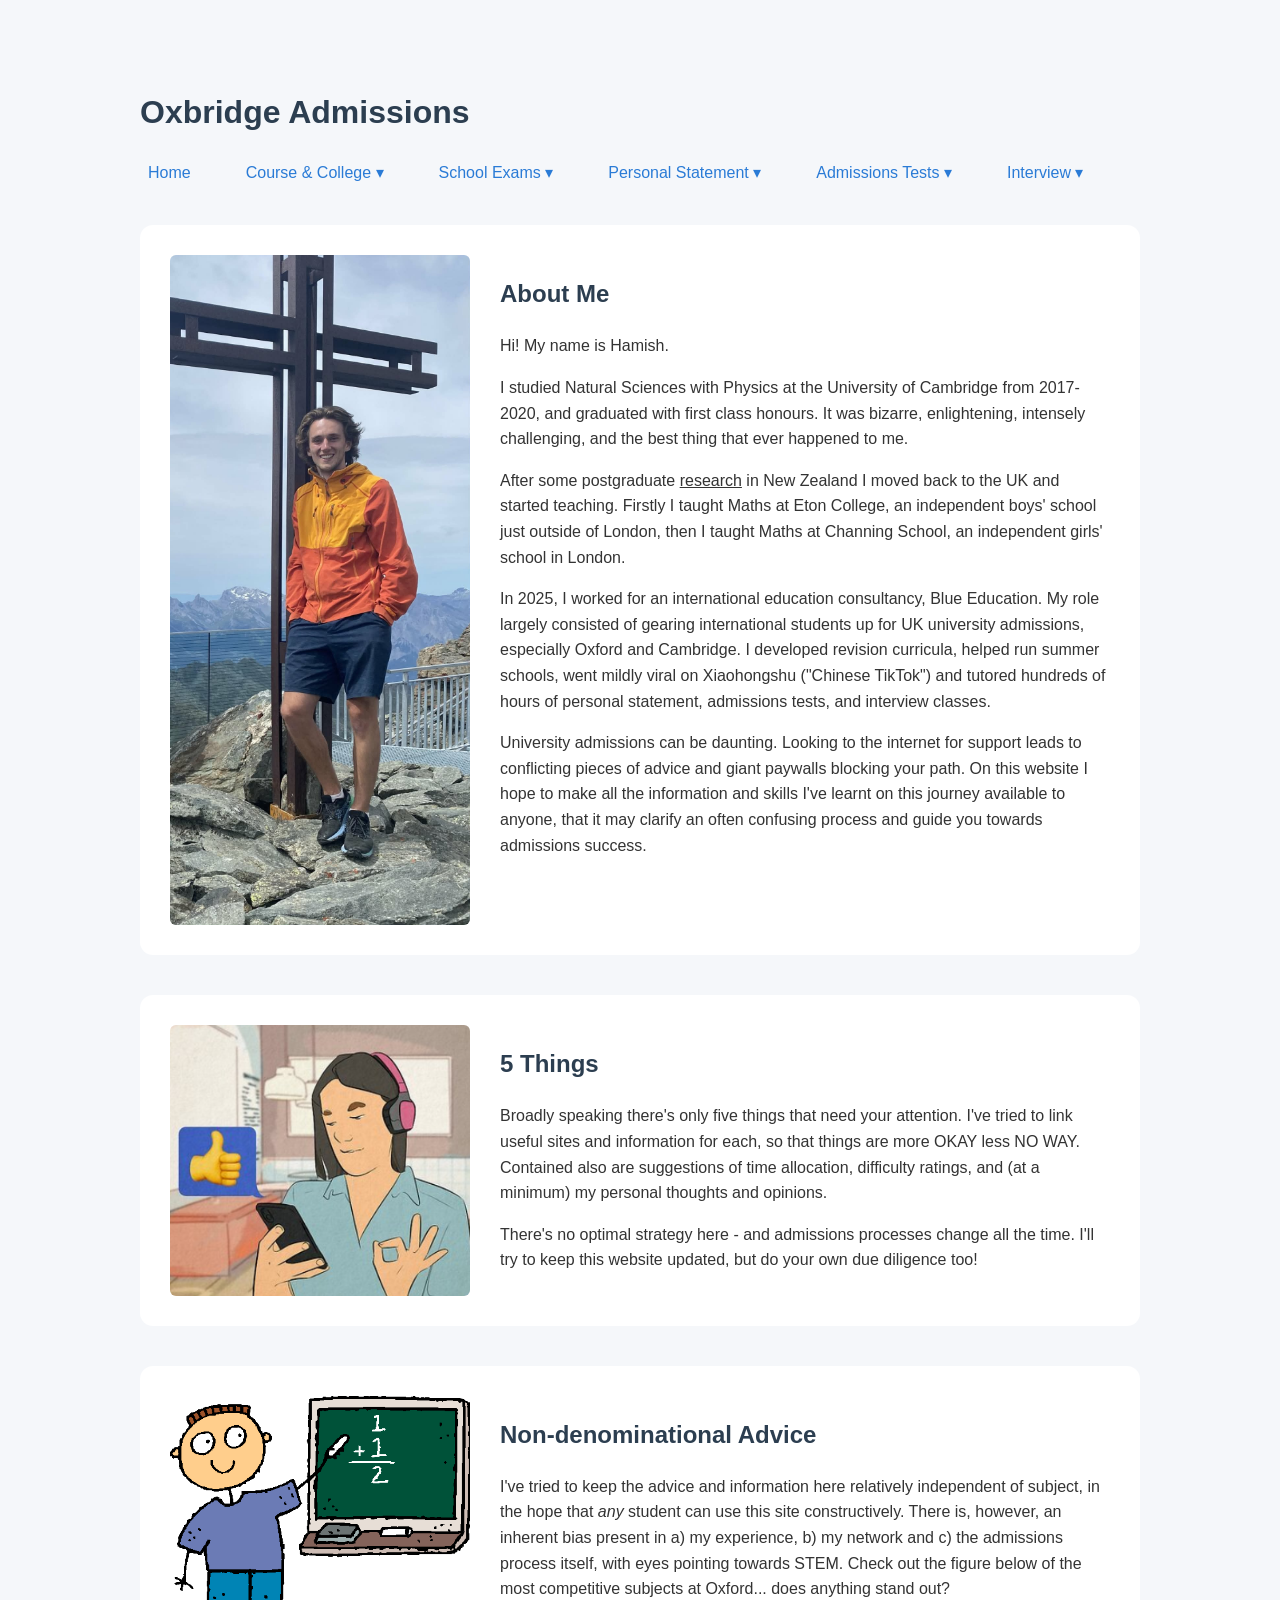
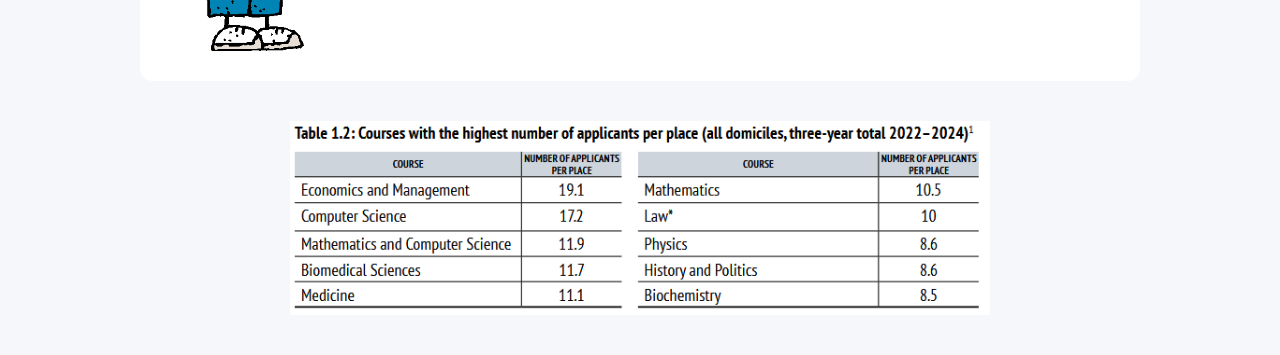
==== index.html @ b006b704 "Update index.html" ====
<!DOCTYPE html>
<html>
  <head>
    <title>Oxbridge Admissions Information</title>
    <link rel="stylesheet" href="style.css">
    <meta name="google-site-verification" content="t80v2HGUftRgJStppLnAC_LbO6qjQW3Zp3WCyoFhpWg" />
  </head>

<body>
  <img src="my_college.png" class="side-banner left" alt="">
  <img src="notmy_college.png" class="side-banner right" alt="">
  <img src="images/mobile-banner.png" class="mobile-banner" alt="">
  <h1>Oxbridge Admissions</h1>

  <div id="nav-placeholder"></div>

  <div class="section">
    <img src="hamish.jpg" alt="Hamish">
    <div class="section-text">
      <h2>About Me</h2>
      <p>Hi! My name is Hamish.</p>
      <p>I studied Natural Sciences with Physics at the University of Cambridge from 2017-2020, and graduated with first class honours.  
        It was bizarre, enlightening, intensely challenging, and the best thing that ever happened to me.</p>
      <p>After some postgraduate <a class="subtle-link" href="https://ir.canterbury.ac.nz/server/api/core/bitstreams/cb128fbe-6f92-4639-9501-c364983d83e0/content" target="_blank" rel="noopener">research</a> in New Zealand I moved back to the UK and started teaching. Firstly I taught Maths at Eton College, an independent boys' school just outside of London, then I taught Maths at Channing School, an independent girls' school in London.</p>
      <p>In 2025, I worked for an international education consultancy, Blue Education. My role largely consisted of gearing international students up for UK university admissions, especially Oxford and Cambridge. I developed revision curricula, helped run summer schools, went mildly viral on Xiaohongshu ("Chinese TikTok") and tutored hundreds of hours of personal statement, admissions tests, and interview classes.</p>
      <p>University admissions can be daunting. Looking to the internet for support leads to conflicting pieces of advice and giant paywalls blocking your path. On this website I hope to make all the information and skills I've learnt on this journey available to anyone, that it may clarify an often confusing process and guide you towards admissions success.</p>
    </div>
  </div>

  <div class="section">
    <img src="thumbs_up.png" alt="Thumbs up">
    <div class="section-text">
      <h2>5 Things</h2>
      <p>Broadly speaking there's only five things that need your attention. I've tried to link useful sites and information for each, so that things are more OKAY less NO WAY. Contained also are suggestions of time allocation, difficulty ratings, and (at a minimum) my personal thoughts and opinions.</p>
      <p>There's no optimal strategy here - and admissions processes change all the time. I'll try to keep this website updated, but do your own due diligence too!</p>
      </p>
    </div>
  </div>

  <div class="section">
    <img src="maths.png" alt="Maths">
    <div class="section-text">
      <h2>Non-denominational Advice</h2>
      <p>
        I've tried to keep the advice and information here relatively independent of subject, in the hope that <em>any</em> student can use this site constructively. There is, however, an inherent bias present in a) my experience, b) my network and c) the admissions process itself, with eyes pointing towards STEM. Check out the figure below of the most competitive subjects at Oxford... does anything stand out?
      </p>
    </div>
  </div>

  <img src="subject.png" alt="Subject" width="700" style="display: block; margin: 0 auto;">

  <script>
    fetch("nav.html")
      .then(response => response.text())
      .then(data => {
        document.getElementById("nav-placeholder").innerHTML = data;
      });
  </script>
  
</body>

</html>
---- style.css ----
body {
  font-family: Arial, sans-serif;
  background-color: #f5f7fa;
  color: #333;
  max-width: 1000px;
  margin: 40px auto;
  line-height: 1.6;
}

h1, h2 {
  color: #2c3e50;
}

nav {
  margin-bottom: 40px;
}

nav a {
  margin-right: 15px;
  font-weight: bold;
  text-decoration: none;
  color: #0066cc;
}

nav a:hover {
  text-decoration: underline;
}

/* Content cards */
.section {
  display: flex;
  gap: 30px;
  background: white;
  padding: 30px;
  margin-bottom: 40px;
  border-radius: 13px;
}

.section img {
  width: 300px;
  height: auto;
  border-radius: 6px;
}

.section-text {
  flex: 1;
}

.side-banner {
  position: fixed;
  top: 120px;
  width: 200px;
  height: 600px;
  object-fit: cover;
  z-index: 0;
  opacity: 0.85;
  pointer-events: none;

  clip-path: polygon(
    0% 0%,     /* top-left */
    100% 0%,   /* top-right */
    100% 85%,  /* right before bottom */
    50% 100%,  /* sharp V point */
    0% 85%     /* left before bottom */
  );
}

.side-banner.left {
  left: 20px;
}

.side-banner.right {
  right: 20px;
}

@media (max-width: 1400px) {
  .side-banner {
    display: none;
  }
}


/* Top-level menu: horizontal */
.menu {
  list-style: none;
  margin: 0;
  padding: 0;
  display: flex;
  gap: 1.5rem;
  align-items: center;
}

/* All menu items */
.menu li {
  position: relative;
}

/* Links */
.menu a {
  text-decoration: none;
  color: #2a7bd6;              /* uses your existing title colour */
  font-weight: 500;
  padding: 6px 8px;
}

/* Subtle hover effect */
.menu a:hover {
  text-decoration: underline;
  color: #2a7bd6;
}

/* Dropdown box */
.dropdown-content {
  display: none;
  position: absolute;
  top: 100%;
  left: 0;
  list-style: none;
  padding: 0.5rem 0;
  margin: 0;
  background-color: white;
  border: 1px solid #ddd;
  min-width: 220px;
  z-index: 1000;
}

/* Dropdown items stay vertical */
.dropdown-content li a {
  padding: 6px 16px;
  white-space: nowrap;
}

.dropdown-content li:nth-child(2) {
  border-top: 1px solid #ddd;
  padding-top: 0.5rem;
  margin-top: 0.5rem;
}

/* Show dropdown on hover */
.dropdown:hover .dropdown-content {
  display: block;
}

.subtle-link {
  color: inherit;        /* matches surrounding text */
  text-decoration: underline; /* only underline */
  font-weight: normal;   /* not bold */
}

.video-row {
  display: flex;
  gap: 20px;              /* space between videos */
  justify-content: center; /* center the row */
  flex-wrap: wrap;         /* stack on small screens */
  margin-bottom: 40px;
}

.video-container iframe {
  max-width: 100%;
  border-radius: 10px;
}

@media (max-width: 800px) {
  body {
    padding: 0 16px;
  }
}

@media (max-width: 800px) {
  .mobile-banner {
    display: block;
    position: fixed;
    top: 10px;
    right: 10px;
    width: 120px;
    height: auto;
    z-index: 9999;
  }
}
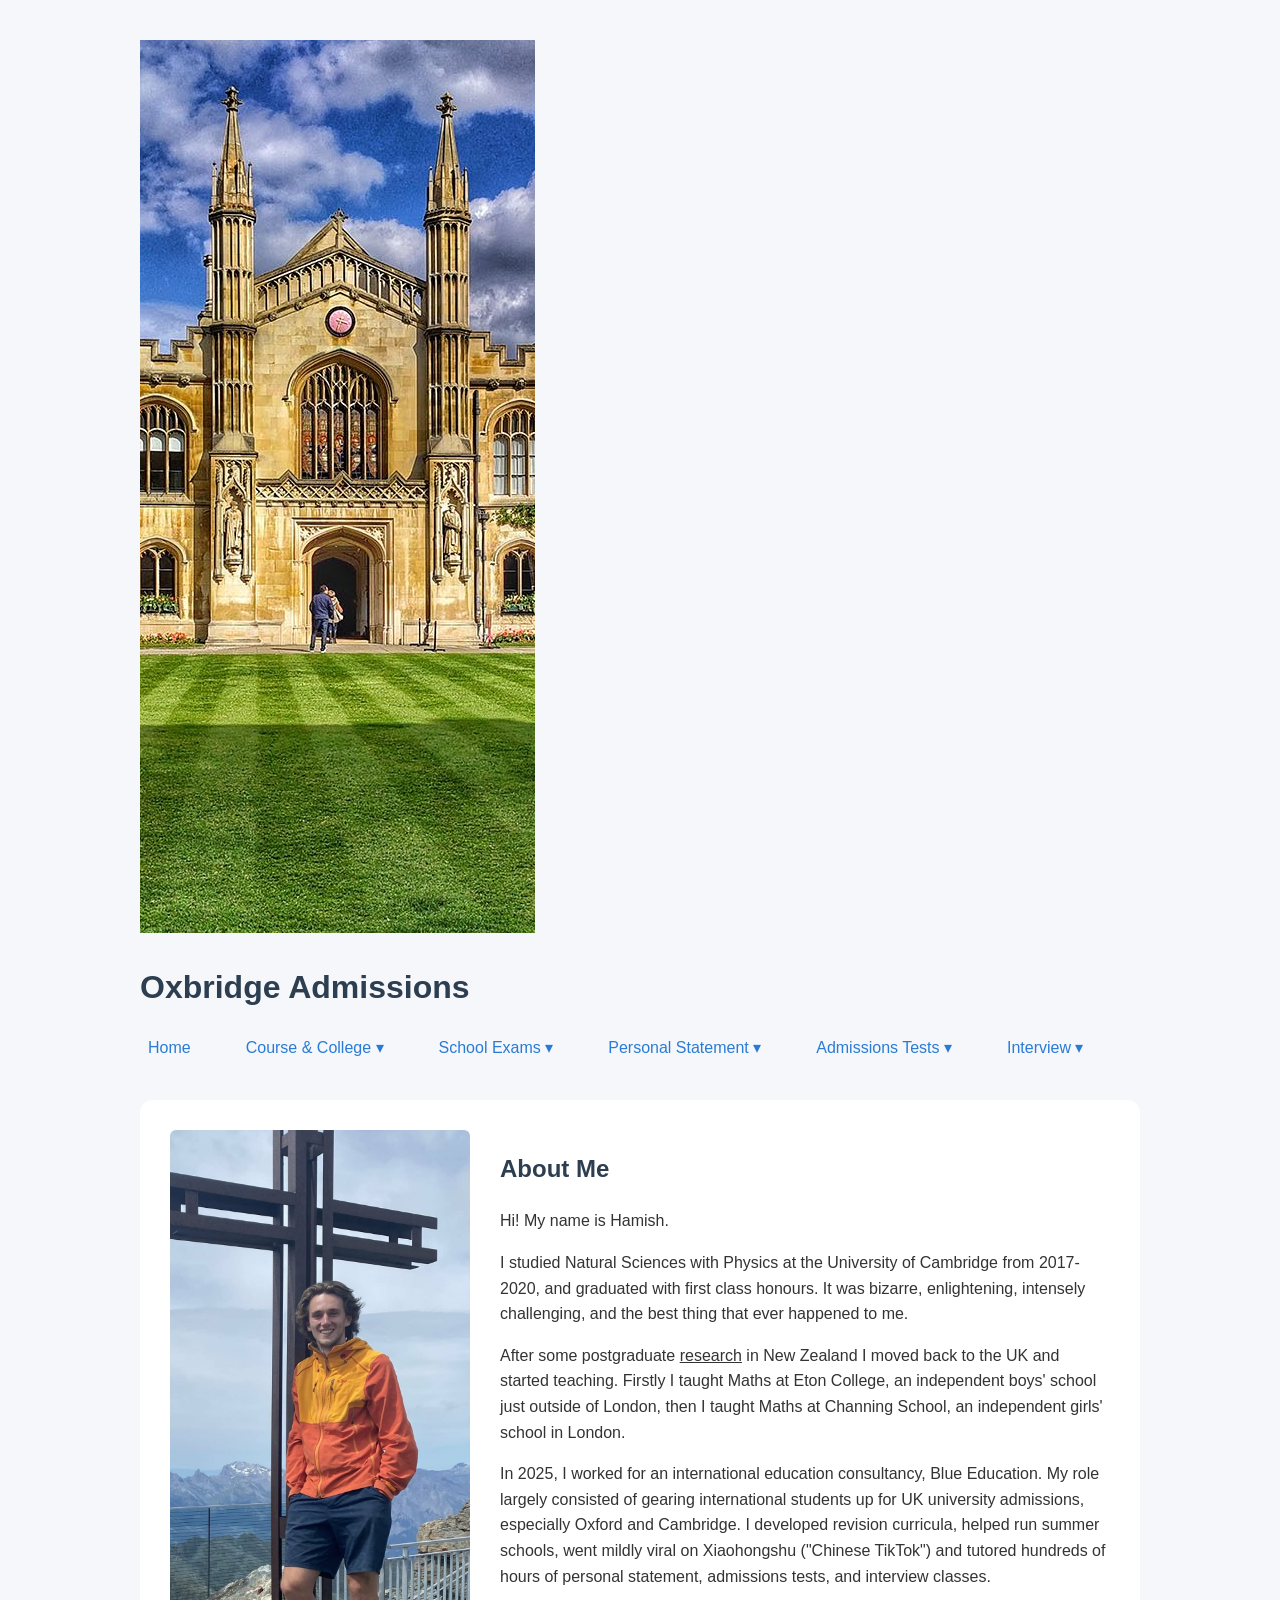
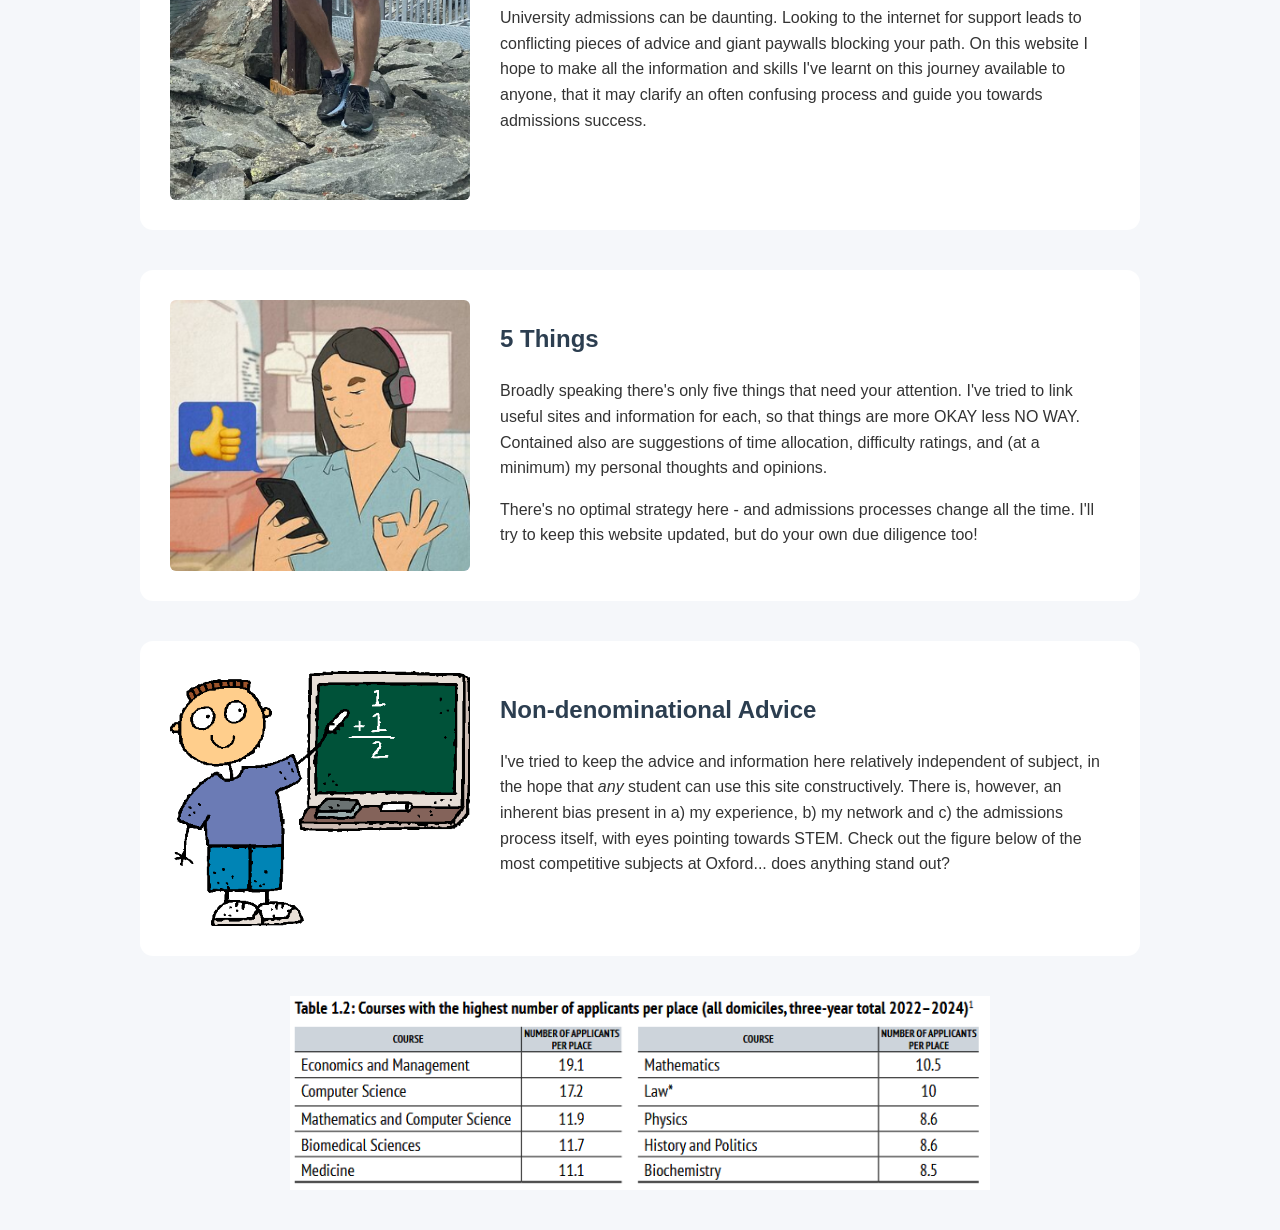
==== commit 53b9d987: "Update index.html" ====
--- a/index.html
+++ b/index.html
@@ -9,7 +9,7 @@
 <body>
   <img src="my_college.png" class="side-banner left" alt="">
   <img src="notmy_college.png" class="side-banner right" alt="">
-  <img src="images/mobile-banner.png" class="mobile-banner" alt="">
+  <img src="my_college.png" class="mobile-banner" alt="">
   <h1>Oxbridge Admissions</h1>
 
   <div id="nav-placeholder"></div>
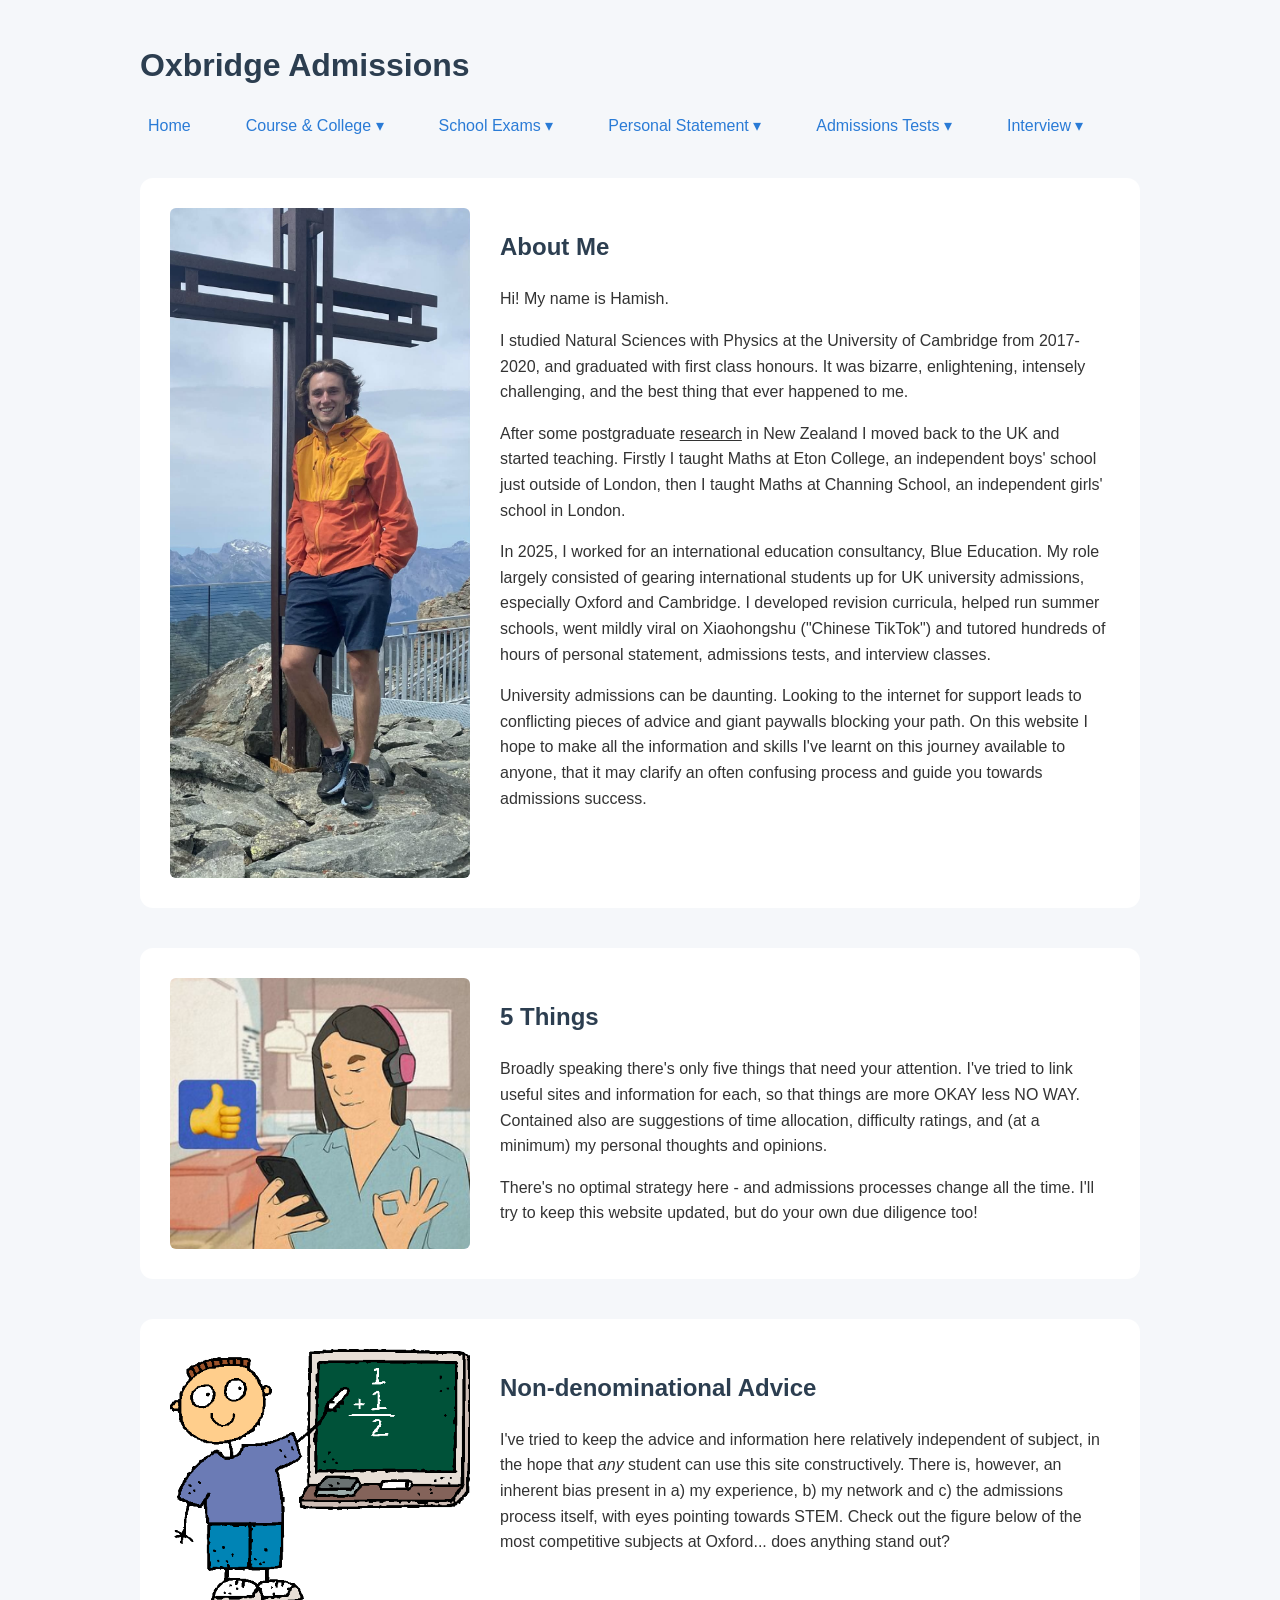
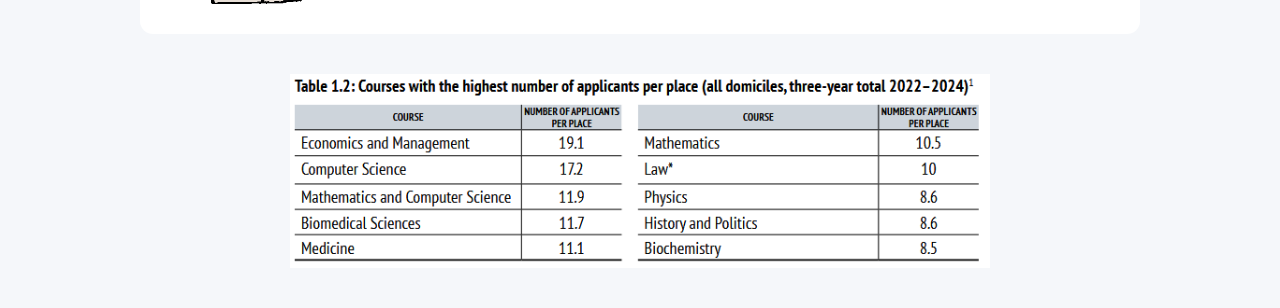
==== commit d9550d47: "Update index.html" ====
--- a/index.html
+++ b/index.html
@@ -9,7 +9,6 @@
 <body>
   <img src="my_college.png" class="side-banner left" alt="">
   <img src="notmy_college.png" class="side-banner right" alt="">
-  <img src="my_college.png" class="mobile-banner" alt="">
   <h1>Oxbridge Admissions</h1>
 
   <div id="nav-placeholder"></div>
--- a/style.css
+++ b/style.css
@@ -76,6 +76,11 @@
 @media (max-width: 1400px) {
   .side-banner {
     display: none;
+  }
+}
+@media (max-width: 800px) {
+  body {
+    padding: 0 16px;
   }
 }
 
@@ -160,20 +165,4 @@
   border-radius: 10px;
 }
 
-@media (max-width: 800px) {
-  body {
-    padding: 0 16px;
-  }
-}
 
-@media (max-width: 800px) {
-  .mobile-banner {
-    display: block;
-    position: fixed;
-    top: 10px;
-    right: 10px;
-    width: 120px;
-    height: auto;
-    z-index: 9999;
-  }
-}
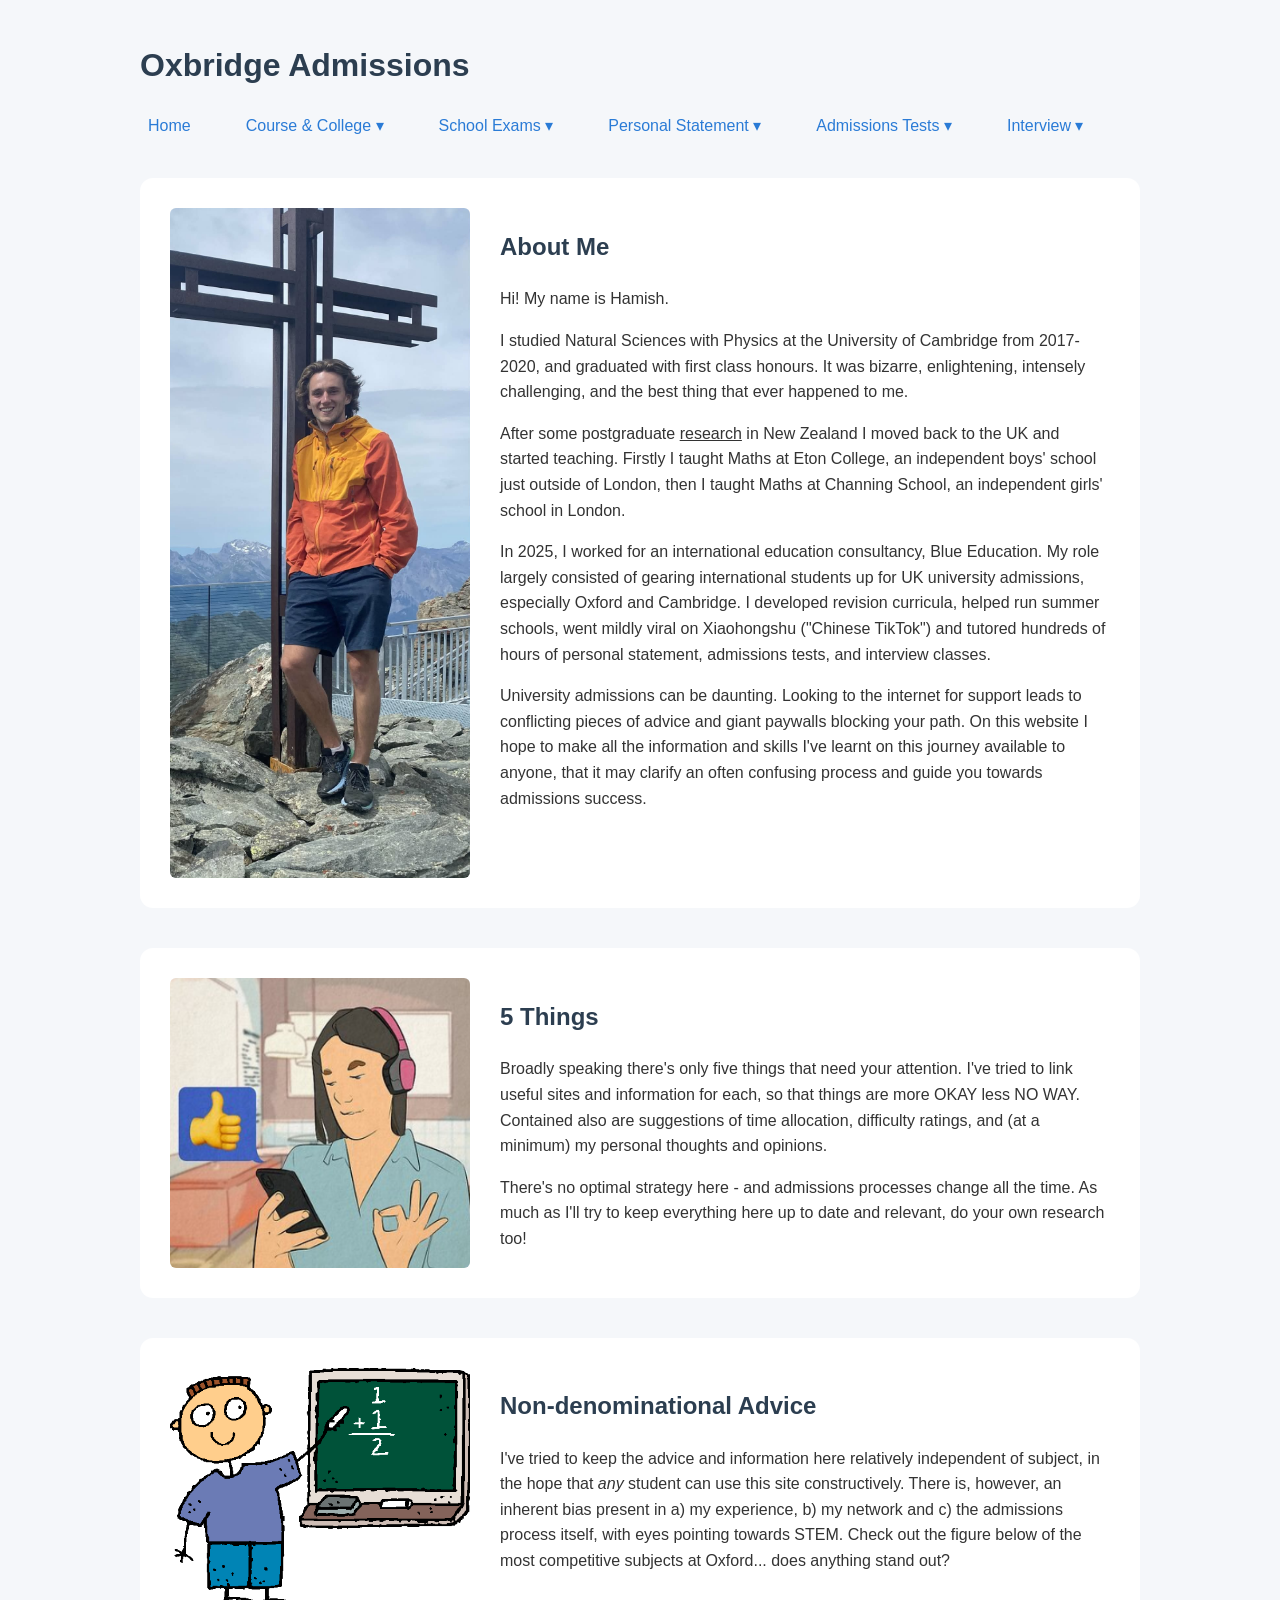
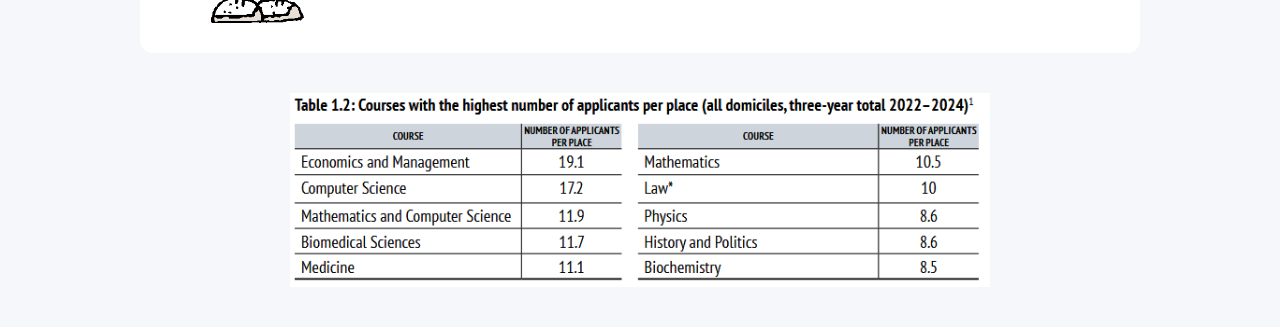
==== commit b5e46848: "Update index.html" ====
--- a/index.html
+++ b/index.html
@@ -31,7 +31,7 @@
     <div class="section-text">
       <h2>5 Things</h2>
       <p>Broadly speaking there's only five things that need your attention. I've tried to link useful sites and information for each, so that things are more OKAY less NO WAY. Contained also are suggestions of time allocation, difficulty ratings, and (at a minimum) my personal thoughts and opinions.</p>
-      <p>There's no optimal strategy here - and admissions processes change all the time. I'll try to keep this website updated, but do your own due diligence too!</p>
+      <p>There's no optimal strategy here - and admissions processes change all the time. As much as I'll try to keep everything here up to date and relevant, do your own research too!</p>
       </p>
     </div>
   </div>
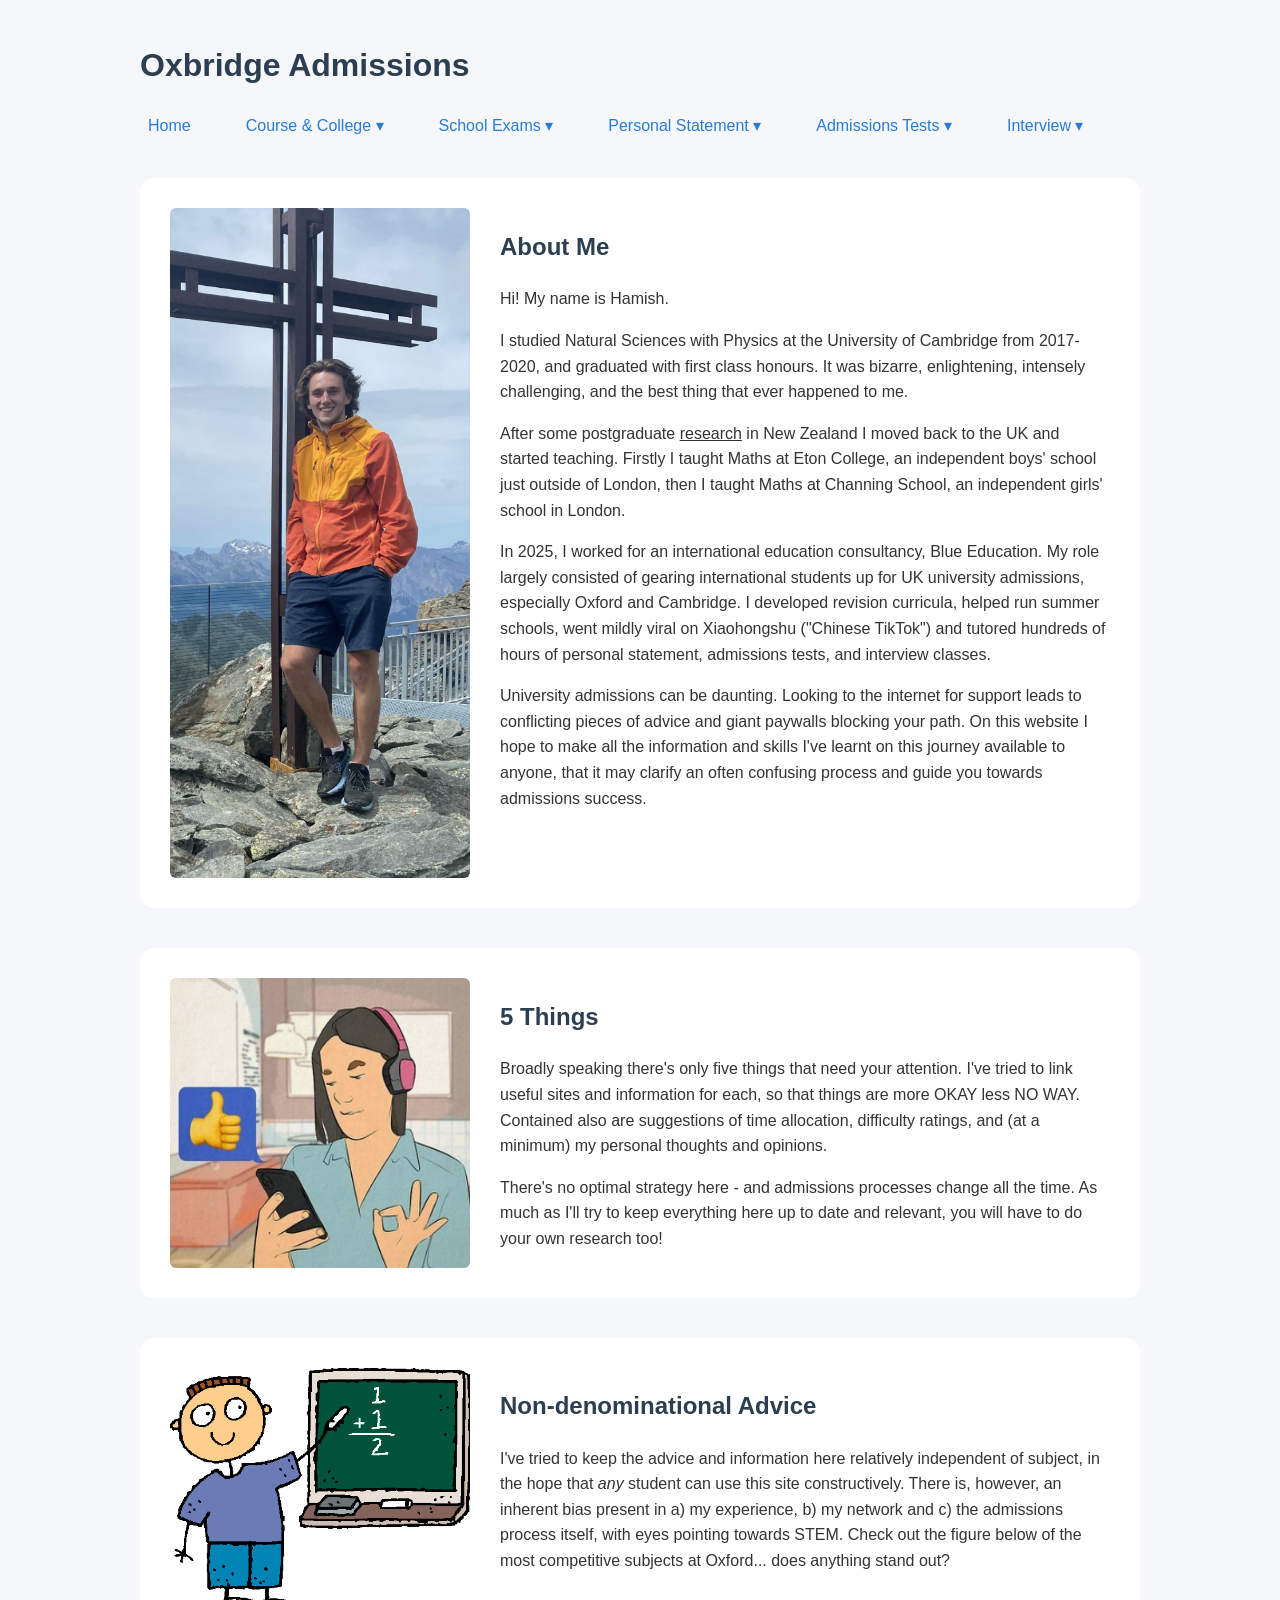
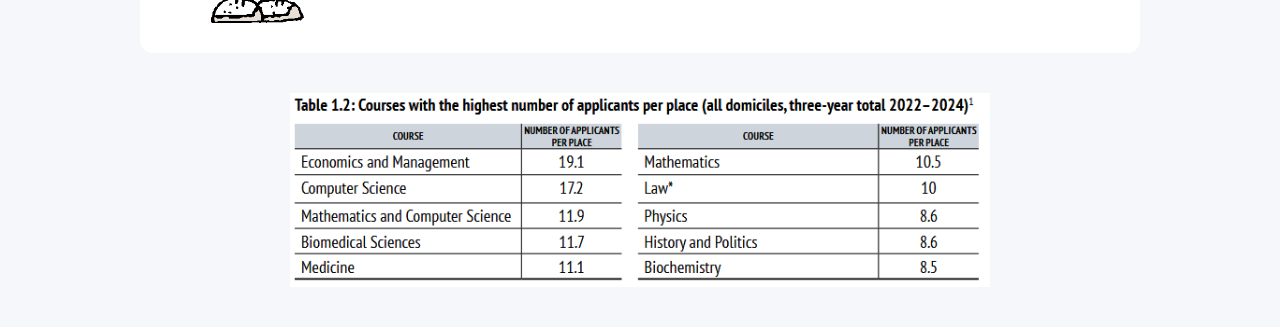
==== commit e11c30fb: "Update index.html" ====
--- a/index.html
+++ b/index.html
@@ -31,7 +31,7 @@
     <div class="section-text">
       <h2>5 Things</h2>
       <p>Broadly speaking there's only five things that need your attention. I've tried to link useful sites and information for each, so that things are more OKAY less NO WAY. Contained also are suggestions of time allocation, difficulty ratings, and (at a minimum) my personal thoughts and opinions.</p>
-      <p>There's no optimal strategy here - and admissions processes change all the time. As much as I'll try to keep everything here up to date and relevant, do your own research too!</p>
+      <p>There's no optimal strategy here - and admissions processes change all the time. As much as I'll try to keep everything here up to date and relevant, you will have to do your own research too!</p>
       </p>
     </div>
   </div>
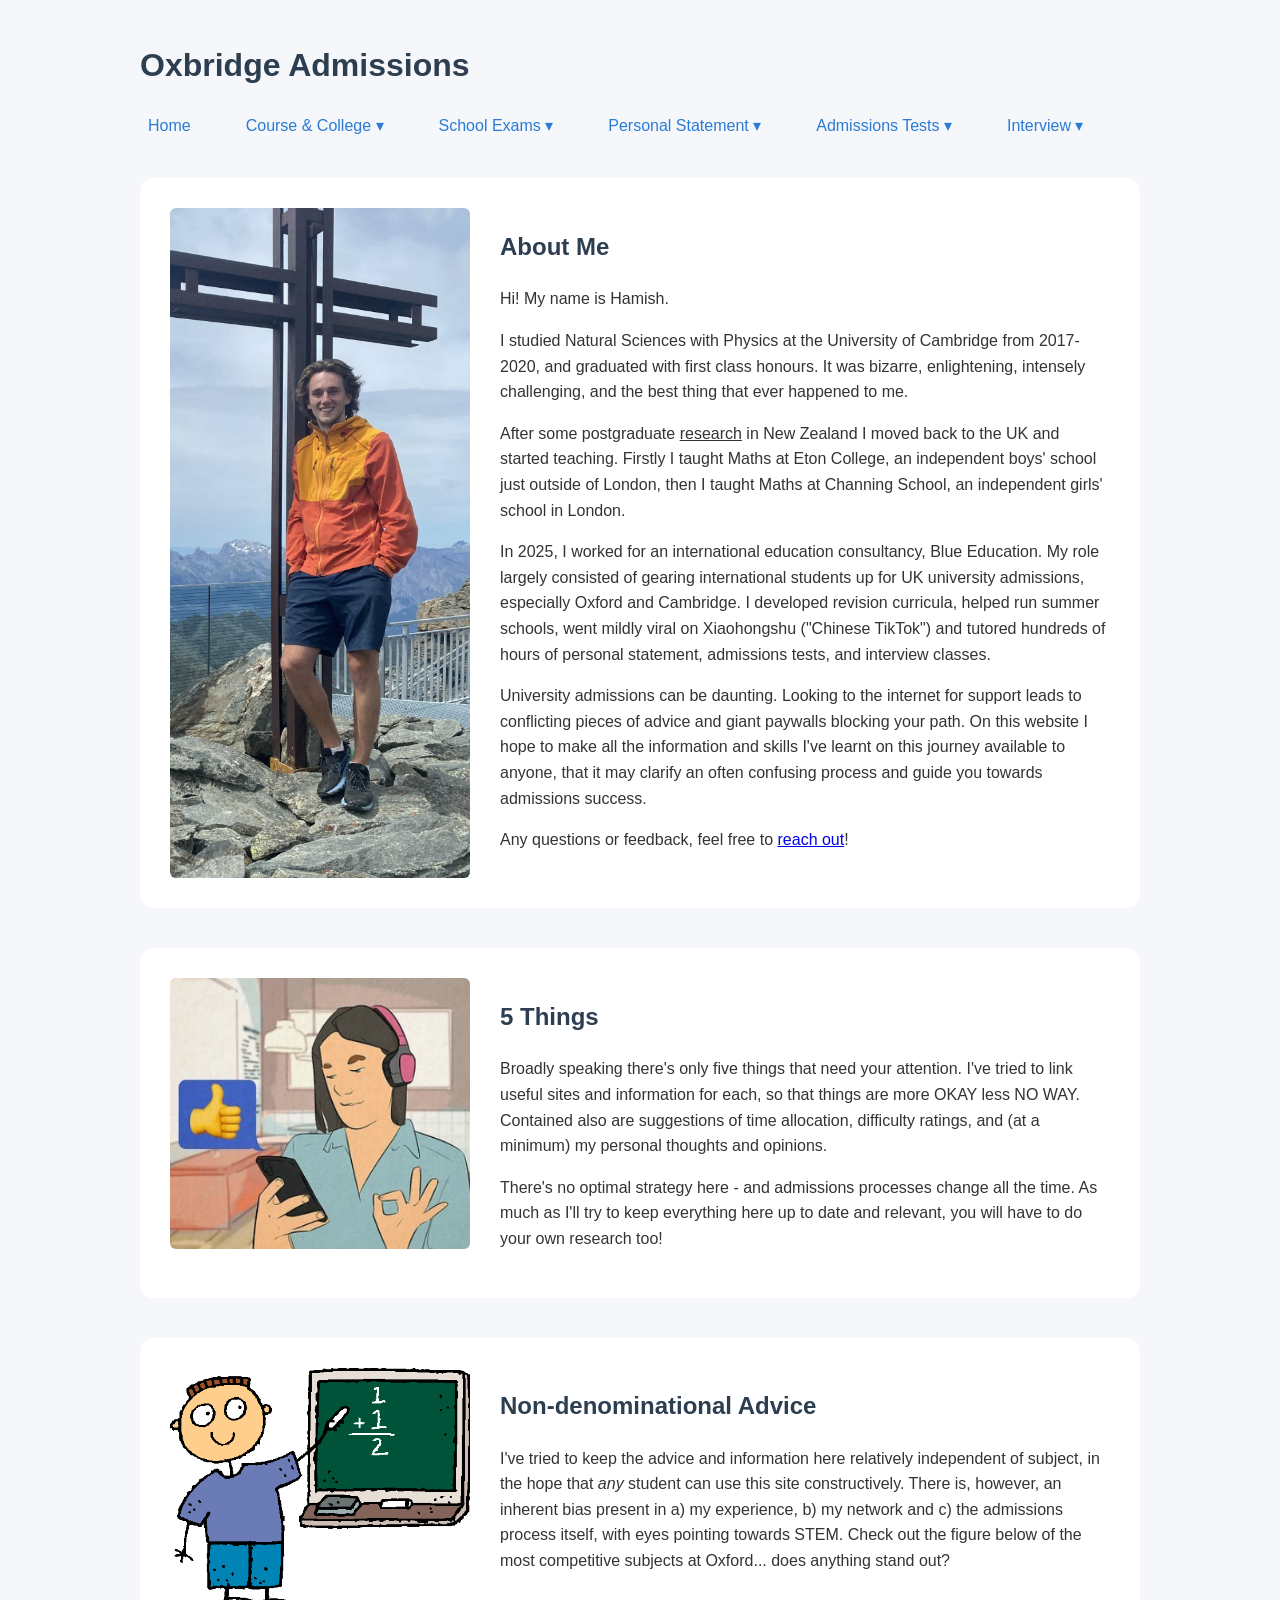
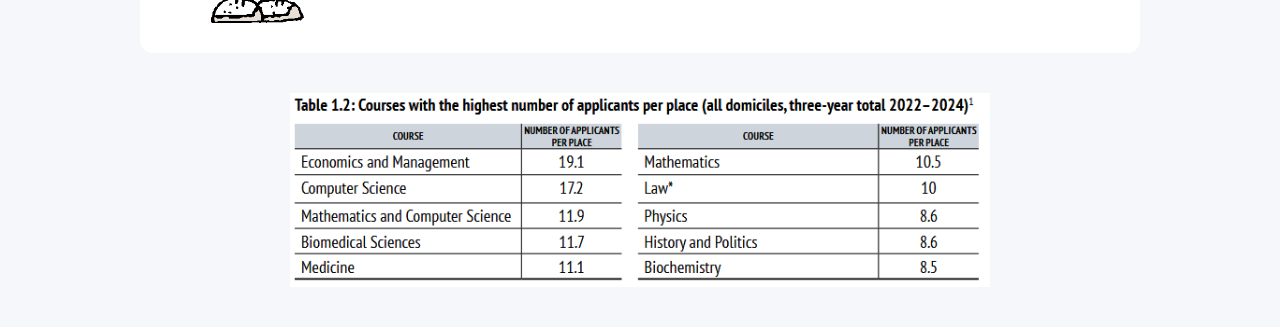
==== commit 56353645: "Include contact information for questions and feedback Added a feedback section with contact informa" ====
--- a/index.html
+++ b/index.html
@@ -23,6 +23,7 @@
       <p>After some postgraduate <a class="subtle-link" href="https://ir.canterbury.ac.nz/server/api/core/bitstreams/cb128fbe-6f92-4639-9501-c364983d83e0/content" target="_blank" rel="noopener">research</a> in New Zealand I moved back to the UK and started teaching. Firstly I taught Maths at Eton College, an independent boys' school just outside of London, then I taught Maths at Channing School, an independent girls' school in London.</p>
       <p>In 2025, I worked for an international education consultancy, Blue Education. My role largely consisted of gearing international students up for UK university admissions, especially Oxford and Cambridge. I developed revision curricula, helped run summer schools, went mildly viral on Xiaohongshu ("Chinese TikTok") and tutored hundreds of hours of personal statement, admissions tests, and interview classes.</p>
       <p>University admissions can be daunting. Looking to the internet for support leads to conflicting pieces of advice and giant paywalls blocking your path. On this website I hope to make all the information and skills I've learnt on this journey available to anyone, that it may clarify an often confusing process and guide you towards admissions success.</p>
+      <p>Any questions or feedback, feel free to <a href="hthomas7942@gmail.com">reach out</a>!</p>
     </div>
   </div>
 
--- a/style.css
+++ b/style.css
@@ -26,7 +26,7 @@
   text-decoration: underline;
 }
 
-/* Content cards */
+
 .section {
   display: flex;
   gap: 30px;
@@ -57,11 +57,11 @@
   pointer-events: none;
 
   clip-path: polygon(
-    0% 0%,     /* top-left */
-    100% 0%,   /* top-right */
-    100% 85%,  /* right before bottom */
-    50% 100%,  /* sharp V point */
-    0% 85%     /* left before bottom */
+    0% 0%,    
+    100% 0%,  
+    100% 85%, 
+    50% 100%,  
+    0% 85%   
   );
 }
 
@@ -84,8 +84,13 @@
   }
 }
 
+details[open] summary {
+  margin-bottom: 10px;
+}
+.section {
+  align-items: flex-start;
+}
 
-/* Top-level menu: horizontal */
 .menu {
   list-style: none;
   margin: 0;
@@ -95,26 +100,25 @@
   align-items: center;
 }
 
-/* All menu items */
 .menu li {
   position: relative;
 }
 
-/* Links */
+
 .menu a {
   text-decoration: none;
-  color: #2a7bd6;              /* uses your existing title colour */
+  color: #2a7bd6;        
   font-weight: 500;
   padding: 6px 8px;
 }
 
-/* Subtle hover effect */
+
 .menu a:hover {
   text-decoration: underline;
   color: #2a7bd6;
 }
 
-/* Dropdown box */
+
 .dropdown-content {
   display: none;
   position: absolute;
@@ -129,7 +133,7 @@
   z-index: 1000;
 }
 
-/* Dropdown items stay vertical */
+
 .dropdown-content li a {
   padding: 6px 16px;
   white-space: nowrap;
@@ -141,22 +145,22 @@
   margin-top: 0.5rem;
 }
 
-/* Show dropdown on hover */
+
 .dropdown:hover .dropdown-content {
   display: block;
 }
 
 .subtle-link {
-  color: inherit;        /* matches surrounding text */
-  text-decoration: underline; /* only underline */
-  font-weight: normal;   /* not bold */
+  color: inherit;    
+  text-decoration: underline; 
+  font-weight: normal;  
 }
 
 .video-row {
   display: flex;
-  gap: 20px;              /* space between videos */
-  justify-content: center; /* center the row */
-  flex-wrap: wrap;         /* stack on small screens */
+  gap: 20px;            
+  justify-content: center; 
+  flex-wrap: wrap;        
   margin-bottom: 40px;
 }
 
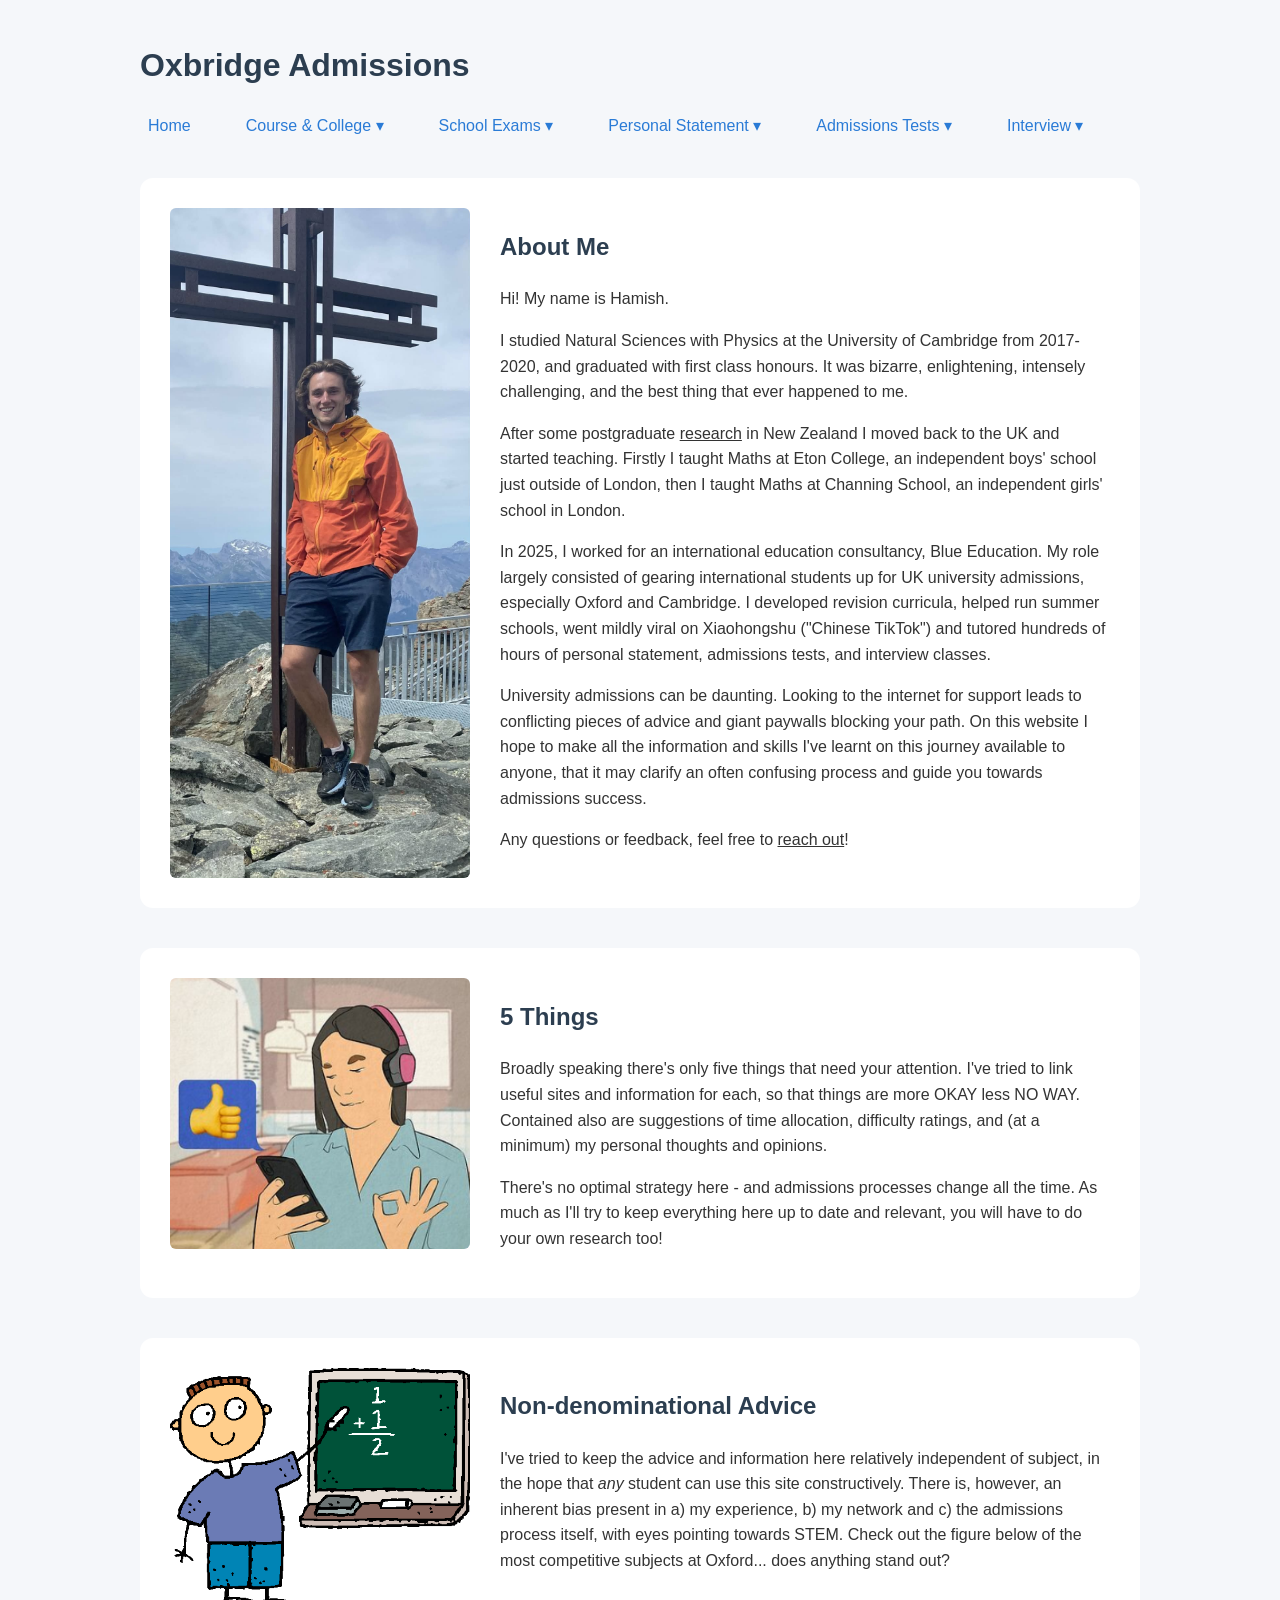
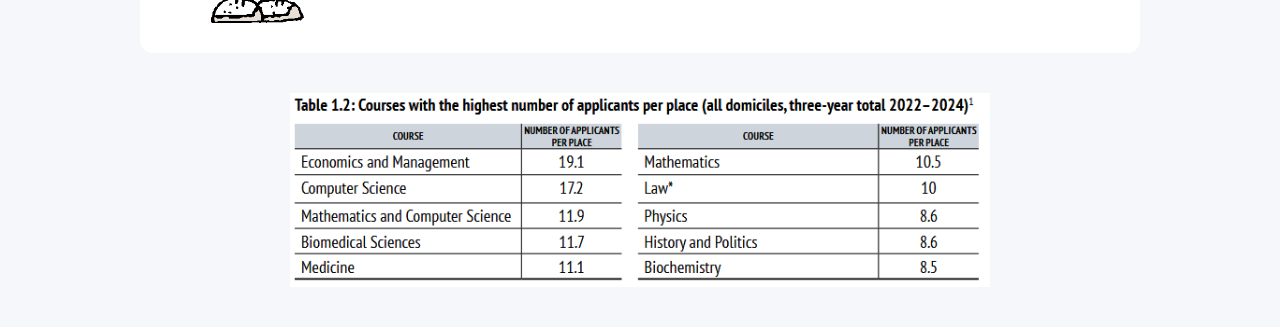
==== commit 56586594: "Add class to email link for styling" ====
--- a/index.html
+++ b/index.html
@@ -23,7 +23,7 @@
       <p>After some postgraduate <a class="subtle-link" href="https://ir.canterbury.ac.nz/server/api/core/bitstreams/cb128fbe-6f92-4639-9501-c364983d83e0/content" target="_blank" rel="noopener">research</a> in New Zealand I moved back to the UK and started teaching. Firstly I taught Maths at Eton College, an independent boys' school just outside of London, then I taught Maths at Channing School, an independent girls' school in London.</p>
       <p>In 2025, I worked for an international education consultancy, Blue Education. My role largely consisted of gearing international students up for UK university admissions, especially Oxford and Cambridge. I developed revision curricula, helped run summer schools, went mildly viral on Xiaohongshu ("Chinese TikTok") and tutored hundreds of hours of personal statement, admissions tests, and interview classes.</p>
       <p>University admissions can be daunting. Looking to the internet for support leads to conflicting pieces of advice and giant paywalls blocking your path. On this website I hope to make all the information and skills I've learnt on this journey available to anyone, that it may clarify an often confusing process and guide you towards admissions success.</p>
-      <p>Any questions or feedback, feel free to <a href="hthomas7942@gmail.com">reach out</a>!</p>
+      <p>Any questions or feedback, feel free to <a class="subtle-link" href="hthomas7942@gmail.com">reach out</a>!</p>
     </div>
   </div>
 
